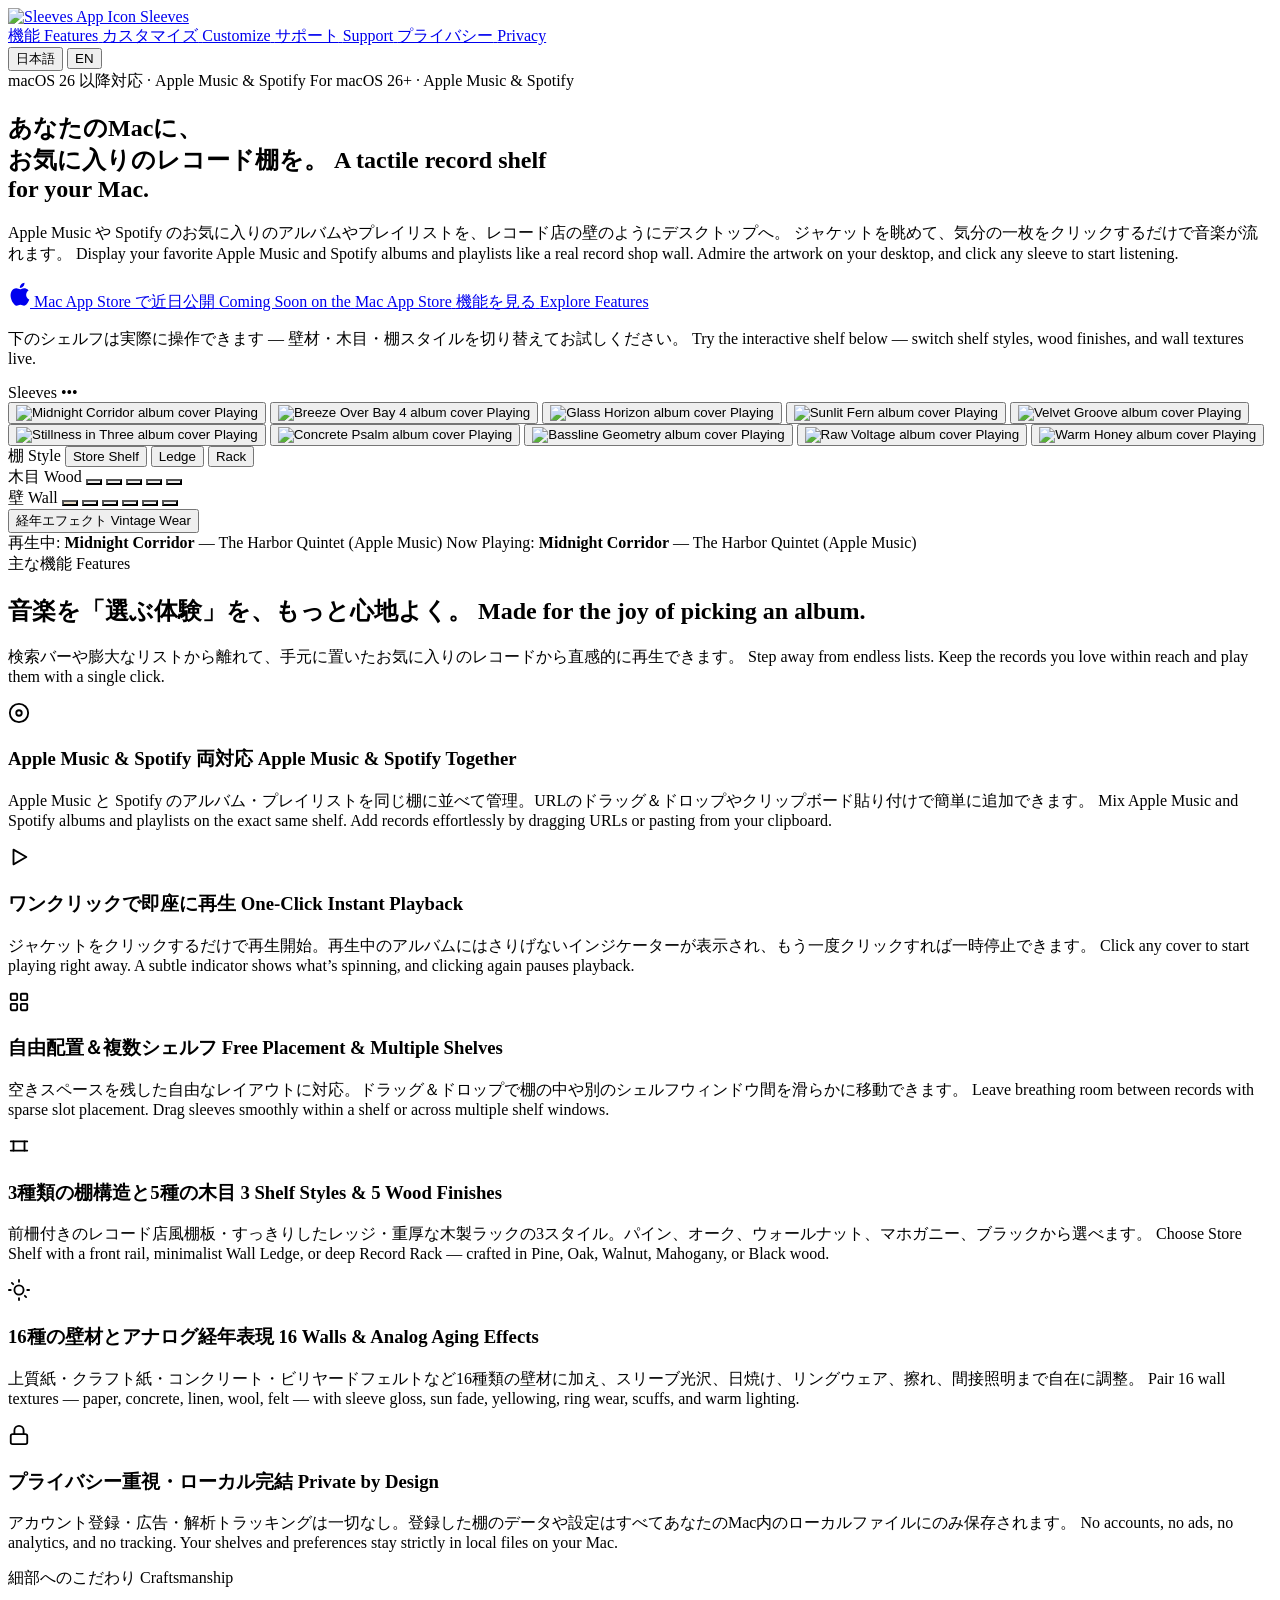
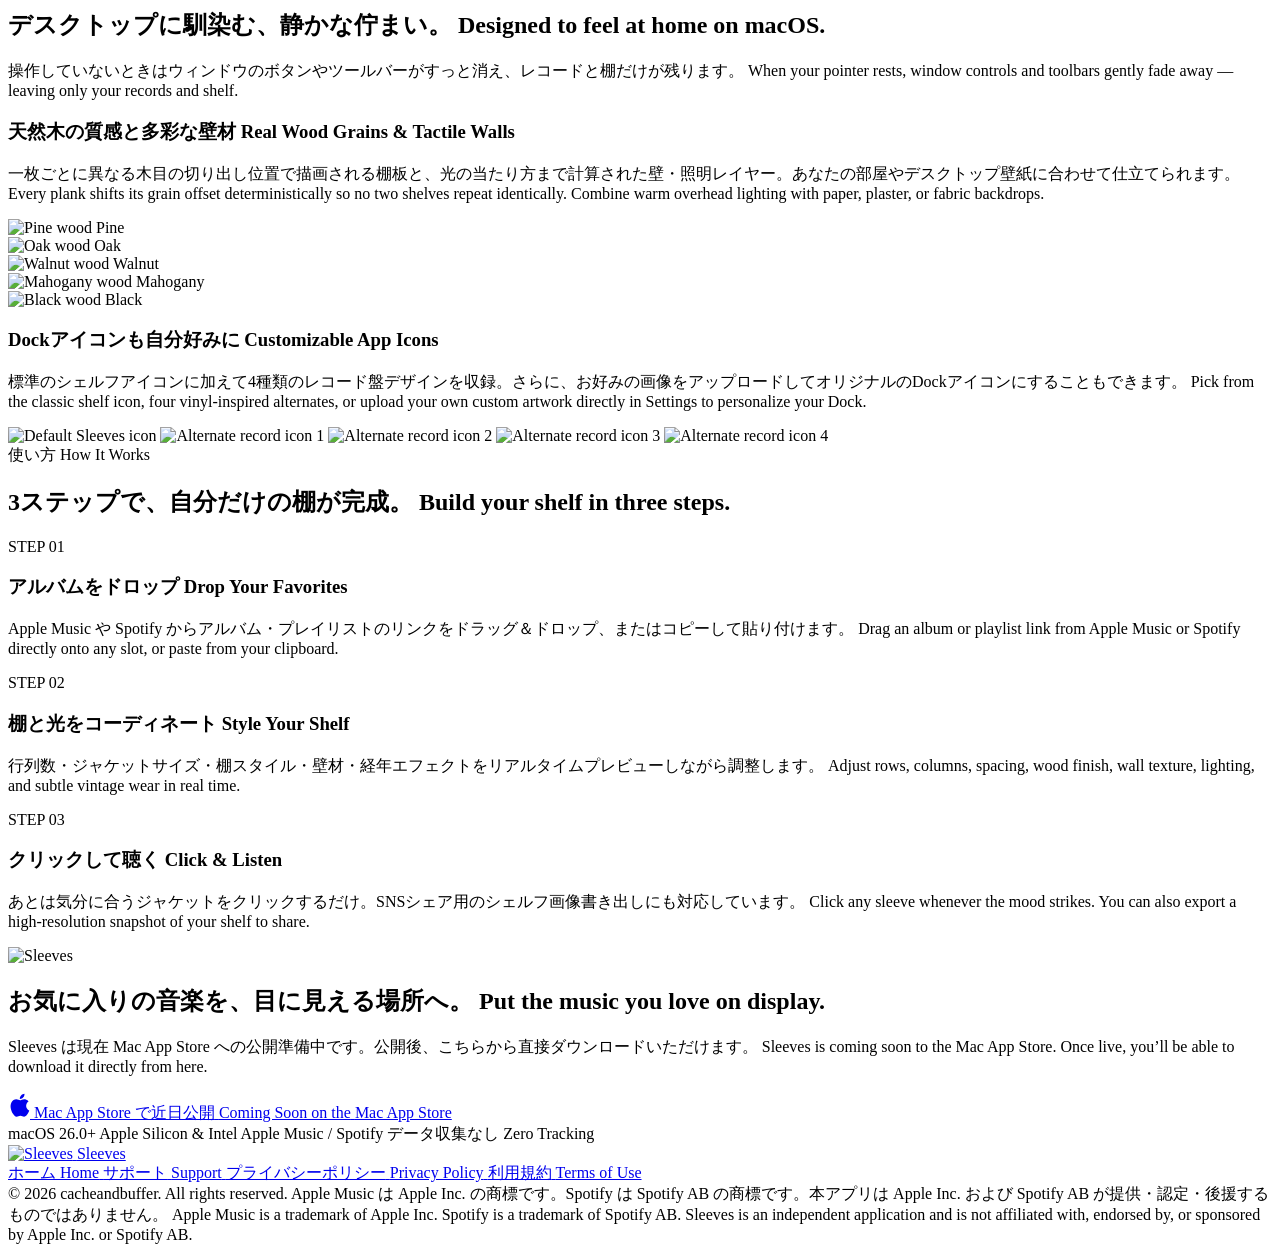
==== Website/site/index.html @ 5b4adbfe "Add bilingual Mac App Store website and Nginx config" ====
<!DOCTYPE html>
<html lang="ja" data-lang="ja"
  data-title-ja="Sleeves — あなたのMacに、お気に入りのレコード棚を。"
  data-title-en="Sleeves — A Tactile Record Shelf for Your Mac">
<head>
  <meta charset="UTF-8" />
  <meta name="viewport" content="width=device-width, initial-scale=1.0" />
  <title>Sleeves — あなたのMacに、お気に入りのレコード棚を。</title>
  <meta name="description" content="Apple MusicとSpotifyのお気に入りアルバム・プレイリストを、本物のレコード棚のようにデスクトップに飾ってクリック再生できるmacOSアプリ。" />
  <meta property="og:title" content="Sleeves — A Tactile Record Shelf for Your Mac" />
  <meta property="og:description" content="Display your favorite Apple Music and Spotify albums as a physical vinyl shelf on macOS. Click any sleeve to play." />
  <meta property="og:type" content="website" />
  <meta property="og:image" content="/assets/icons/app-icon.png" />
  <link rel="icon" type="image/png" href="/assets/icons/favicon.png" />
  <link rel="preconnect" href="https://fonts.googleapis.com" />
  <link rel="preconnect" href="https://fonts.gstatic.com" crossorigin />
  <link href="https://fonts.googleapis.com/css2?family=Fraunces:opsz,wght@9..144,500;9..144,600&family=Inter:wght@400;500;600;700&family=Noto+Sans+JP:wght@400;500;700&display=swap" rel="stylesheet" />
  <link rel="stylesheet" href="/css/style.css" />
</head>
<body>
  <!-- Header -->
  <header class="site-header">
    <div class="container site-header__inner">
      <a class="brand" href="/">
        <img class="brand__icon" src="/assets/icons/app-icon.png" alt="Sleeves App Icon" width="34" height="34" />
        <span class="brand__name">Sleeves</span>
      </a>

      <nav class="site-nav" aria-label="Main navigation">
        <a class="site-nav__link" href="#features">
          <span data-lang-only="ja">機能</span>
          <span data-lang-only="en">Features</span>
        </a>
        <a class="site-nav__link" href="#customize">
          <span data-lang-only="ja">カスタマイズ</span>
          <span data-lang-only="en">Customize</span>
        </a>
        <a class="site-nav__link" href="/support/">
          <span data-lang-only="ja">サポート</span>
          <span data-lang-only="en">Support</span>
        </a>
        <a class="site-nav__link" href="/privacy/">
          <span data-lang-only="ja">プライバシー</span>
          <span data-lang-only="en">Privacy</span>
        </a>

        <div class="lang-switch" role="group" aria-label="Language switcher">
          <button type="button" class="lang-switch__btn" data-set-lang="ja" aria-pressed="true">日本語</button>
          <button type="button" class="lang-switch__btn" data-set-lang="en" aria-pressed="false">EN</button>
        </div>
      </nav>
    </div>
  </header>

  <main>
    <!-- Hero Section -->
    <section class="hero">
      <div class="container">
        <span class="eyebrow">
          <span class="eyebrow__dot"></span>
          <span data-lang-only="ja">macOS 26 以降対応 · Apple Music &amp; Spotify</span>
          <span data-lang-only="en">For macOS 26+ · Apple Music &amp; Spotify</span>
        </span>

        <h1 class="hero__title">
          <span data-lang-only="ja">あなたのMacに、<br />お気に入りのレコード棚を。</span>
          <span data-lang-only="en">A tactile record shelf<br />for your Mac.</span>
        </h1>

        <p class="hero__subtitle">
          <span data-lang-only="ja">
            Apple Music や Spotify のお気に入りのアルバムやプレイリストを、レコード店の壁のようにデスクトップへ。
            ジャケットを眺めて、気分の一枚をクリックするだけで音楽が流れます。
          </span>
          <span data-lang-only="en">
            Display your favorite Apple Music and Spotify albums and playlists like a real record shop wall.
            Admire the artwork on your desktop, and click any sleeve to start listening.
          </span>
        </p>

        <div class="btn-group">
          <!-- TODO: Replace href="#" with your Mac App Store URL once approved -->
          <a id="appstore-cta" class="btn btn--primary btn--appstore" href="#download" aria-label="Coming Soon on the Mac App Store">
            <svg width="22" height="26" viewBox="0 0 22 26" fill="currentColor" aria-hidden="true">
              <path d="M18.14 13.78c-.03-2.86 2.34-4.24 2.45-4.31-1.34-1.96-3.42-2.22-4.16-2.25-1.76-.18-3.46 1.05-4.36 1.05-.91 0-2.3-1.03-3.79-1-1.94.03-3.74 1.14-4.74 2.88-2.04 3.53-.52 8.75 1.45 11.61.97 1.4 2.12 2.97 3.63 2.91 1.46-.06 2.02-.94 3.78-.94 1.76 0 2.27.94 3.8.91 1.57-.03 2.56-1.42 3.52-2.83 1.11-1.62 1.57-3.2 1.59-3.28-.03-.01-3.14-1.2-3.17-4.75zM15.27 5.36c.8-.98 1.35-2.33 1.2-3.69-1.16.05-2.58.78-3.41 1.75-.74.86-1.39 2.24-1.22 3.57 1.3.1 2.63-.66 3.43-1.63z"/>
            </svg>
            <span class="btn--appstore__text">
              <span class="btn--appstore__sub" data-lang-only="ja">Mac App Store で近日公開</span>
              <span class="btn--appstore__sub" data-lang-only="en">Coming Soon on the</span>
              <span class="btn--appstore__main">Mac App Store</span>
            </span>
          </a>

          <a class="btn btn--secondary" href="#features">
            <span data-lang-only="ja">機能を見る</span>
            <span data-lang-only="en">Explore Features</span>
          </a>
        </div>

        <p class="hero__note">
          <span data-lang-only="ja">下のシェルフは実際に操作できます — 壁材・木目・棚スタイルを切り替えてお試しください。</span>
          <span data-lang-only="en">Try the interactive shelf below — switch shelf styles, wood finishes, and wall textures live.</span>
        </p>

        <!-- Interactive Record Shelf Mockup -->
        <div class="shelf-stage">
          <div id="shelf-preview" class="macos-window" data-style="store" data-wood="oak" data-wall="cream" data-vintage="false">
            <div class="macos-chrome">
              <div class="traffic-lights" aria-hidden="true">
                <span class="traffic-light traffic-light--close"></span>
                <span class="traffic-light traffic-light--min"></span>
              </div>
              <div class="chrome-capsule" aria-hidden="true">
                <span>Sleeves</span>
                <span>•••</span>
              </div>
            </div>

            <div class="shelf-rows">
              <!-- Row 1 -->
              <div class="shelf-row">
                <button type="button" class="record-sleeve is-playing"
                  data-album="Midnight Corridor" data-artist="The Harbor Quintet" data-service="Apple Music">
                  <img src="/assets/covers/01_jazz_midnight_corridor.jpg" alt="Midnight Corridor album cover" loading="eager" />
                  <span class="record-sleeve__badge"><span class="eq-bars"><span></span><span></span><span></span></span>Playing</span>
                </button>
                <button type="button" class="record-sleeve"
                  data-album="Breeze Over Bay 4" data-artist="Haruka Mori" data-service="Apple Music">
                  <img src="/assets/covers/02_citypop_breeze_over_bay_4.jpg" alt="Breeze Over Bay 4 album cover" loading="eager" />
                  <span class="record-sleeve__badge"><span class="eq-bars"><span></span><span></span><span></span></span>Playing</span>
                </button>
                <button type="button" class="record-sleeve"
                  data-album="Glass Horizon" data-artist="Koya" data-service="Spotify">
                  <img src="/assets/covers/03_ambient_glass_horizon.jpg" alt="Glass Horizon album cover" loading="eager" />
                  <span class="record-sleeve__badge"><span class="eq-bars"><span></span><span></span><span></span></span>Playing</span>
                </button>
                <button type="button" class="record-sleeve"
                  data-album="Sunlit Fern" data-artist="Meadowlark" data-service="Apple Music">
                  <img src="/assets/covers/04_folk_sunlit_fern.jpg" alt="Sunlit Fern album cover" loading="eager" />
                  <span class="record-sleeve__badge"><span class="eq-bars"><span></span><span></span><span></span></span>Playing</span>
                </button>
                <button type="button" class="record-sleeve"
                  data-album="Velvet Groove" data-artist="Solar Collective" data-service="Spotify">
                  <img src="/assets/covers/05_funk_velvet_groove.jpg" alt="Velvet Groove album cover" loading="eager" />
                  <span class="record-sleeve__badge"><span class="eq-bars"><span></span><span></span><span></span></span>Playing</span>
                </button>
                <div class="shelf-board" aria-hidden="true"></div>
              </div>

              <!-- Row 2 -->
              <div class="shelf-row">
                <button type="button" class="record-sleeve"
                  data-album="Stillness in Three" data-artist="Clara Vance" data-service="Apple Music">
                  <img src="/assets/covers/06_classical_stillness_in_three.jpg" alt="Stillness in Three album cover" loading="eager" />
                  <span class="record-sleeve__badge"><span class="eq-bars"><span></span><span></span><span></span></span>Playing</span>
                </button>
                <button type="button" class="record-sleeve"
                  data-album="Concrete Psalm" data-artist="Iron Rail" data-service="Spotify">
                  <img src="/assets/covers/07_hiphop_concrete_psalm.jpg" alt="Concrete Psalm album cover" loading="eager" />
                  <span class="record-sleeve__badge"><span class="eq-bars"><span></span><span></span><span></span></span>Playing</span>
                </button>
                <button type="button" class="record-sleeve"
                  data-album="Bassline Geometry" data-artist="Analog Method" data-service="Apple Music">
                  <img src="/assets/covers/08_hiphop_bassline_geometry.jpg" alt="Bassline Geometry album cover" loading="eager" />
                  <span class="record-sleeve__badge"><span class="eq-bars"><span></span><span></span><span></span></span>Playing</span>
                </button>
                <button type="button" class="record-sleeve"
                  data-album="Raw Voltage" data-artist="Sonic Syndicate" data-service="Spotify">
                  <img src="/assets/covers/09_hiphop_raw_voltage.jpg" alt="Raw Voltage album cover" loading="eager" />
                  <span class="record-sleeve__badge"><span class="eq-bars"><span></span><span></span><span></span></span>Playing</span>
                </button>
                <button type="button" class="record-sleeve"
                  data-album="Warm Honey" data-artist="Sable &amp; Co." data-service="Apple Music">
                  <img src="/assets/covers/18_rnb_warm_honey.jpg" alt="Warm Honey album cover" loading="eager" />
                  <span class="record-sleeve__badge"><span class="eq-bars"><span></span><span></span><span></span></span>Playing</span>
                </button>
                <div class="shelf-board" aria-hidden="true"></div>
              </div>
            </div>
          </div>

          <!-- Live Customizer Controls -->
          <div class="shelf-controls" aria-label="Interactive shelf preview controls">
            <div class="control-group">
              <span class="control-group__label">
                <span data-lang-only="ja">棚</span>
                <span data-lang-only="en">Style</span>
              </span>
              <button type="button" class="chip-btn" data-shelf-style="store" aria-pressed="true">Store Shelf</button>
              <button type="button" class="chip-btn" data-shelf-style="ledge" aria-pressed="false">Ledge</button>
              <button type="button" class="chip-btn" data-shelf-style="rack" aria-pressed="false">Rack</button>
            </div>

            <div class="control-group">
              <span class="control-group__label">
                <span data-lang-only="ja">木目</span>
                <span data-lang-only="en">Wood</span>
              </span>
              <button type="button" class="swatch-btn" data-shelf-wood="pine" aria-label="Pine wood" aria-pressed="false" style="background-image:url('/assets/textures/wood-pine.jpg')"></button>
              <button type="button" class="swatch-btn" data-shelf-wood="oak" aria-label="Oak wood" aria-pressed="true" style="background-image:url('/assets/textures/wood-oak.jpg')"></button>
              <button type="button" class="swatch-btn" data-shelf-wood="walnut" aria-label="Walnut wood" aria-pressed="false" style="background-image:url('/assets/textures/wood-walnut.jpg')"></button>
              <button type="button" class="swatch-btn" data-shelf-wood="mahogany" aria-label="Mahogany wood" aria-pressed="false" style="background-image:url('/assets/textures/wood-mahogany.jpg')"></button>
              <button type="button" class="swatch-btn" data-shelf-wood="black" aria-label="Black wood" aria-pressed="false" style="background-image:url('/assets/textures/wood-black.jpg')"></button>
            </div>

            <div class="control-group">
              <span class="control-group__label">
                <span data-lang-only="ja">壁</span>
                <span data-lang-only="en">Wall</span>
              </span>
              <button type="button" class="swatch-btn" data-shelf-wall="cream" aria-label="Cream wall" aria-pressed="true" style="background:#e8dcc7"></button>
              <button type="button" class="swatch-btn" data-shelf-wall="paper-kraft" aria-label="Kraft paper wall" aria-pressed="false" style="background-image:url('/assets/textures/paper-kraft.jpg')"></button>
              <button type="button" class="swatch-btn" data-shelf-wall="concrete" aria-label="Concrete wall" aria-pressed="false" style="background-image:url('/assets/textures/concrete.jpg')"></button>
              <button type="button" class="swatch-btn" data-shelf-wall="billiard-felt" aria-label="Billiard felt wall" aria-pressed="false" style="background-image:url('/assets/textures/billiard-felt.jpg')"></button>
              <button type="button" class="swatch-btn" data-shelf-wall="gray-linen" aria-label="Gray linen wall" aria-pressed="false" style="background-image:url('/assets/textures/gray-linen.jpg')"></button>
              <button type="button" class="swatch-btn" data-shelf-wall="orange-wool" aria-label="Orange wool wall" aria-pressed="false" style="background-image:url('/assets/textures/orange-wool.jpg')"></button>
            </div>

            <div class="control-group">
              <button id="toggle-vintage" type="button" class="chip-btn" aria-pressed="false">
                <span data-lang-only="ja">経年エフェクト</span>
                <span data-lang-only="en">Vintage Wear</span>
              </button>
            </div>
          </div>

          <div class="now-playing-bar" aria-live="polite">
            <span id="now-playing-ja" data-lang-only="ja">再生中: <strong>Midnight Corridor</strong> — The Harbor Quintet (Apple Music)</span>
            <span id="now-playing-en" data-lang-only="en">Now Playing: <strong>Midnight Corridor</strong> — The Harbor Quintet (Apple Music)</span>
          </div>
        </div>
      </div>
    </section>

    <!-- Features Section -->
    <section id="features" class="section section--alt">
      <div class="container">
        <div class="section__header">
          <span class="eyebrow">
            <span data-lang-only="ja">主な機能</span>
            <span data-lang-only="en">Features</span>
          </span>
          <h2 class="section__title">
            <span data-lang-only="ja">音楽を「選ぶ体験」を、もっと心地よく。</span>
            <span data-lang-only="en">Made for the joy of picking an album.</span>
          </h2>
          <p class="section__desc">
            <span data-lang-only="ja">検索バーや膨大なリストから離れて、手元に置いたお気に入りのレコードから直感的に再生できます。</span>
            <span data-lang-only="en">Step away from endless lists. Keep the records you love within reach and play them with a single click.</span>
          </p>
        </div>

        <div class="feature-grid">
          <article class="feature-card">
            <div class="feature-card__icon" aria-hidden="true">
              <svg width="22" height="22" viewBox="0 0 24 24" fill="none" stroke="currentColor" stroke-width="2" stroke-linecap="round" stroke-linejoin="round"><circle cx="12" cy="12" r="10"/><circle cx="12" cy="12" r="3"/></svg>
            </div>
            <h3 class="feature-card__title">
              <span data-lang-only="ja">Apple Music &amp; Spotify 両対応</span>
              <span data-lang-only="en">Apple Music &amp; Spotify Together</span>
            </h3>
            <p class="feature-card__body">
              <span data-lang-only="ja">Apple Music と Spotify のアルバム・プレイリストを同じ棚に並べて管理。URLのドラッグ＆ドロップやクリップボード貼り付けで簡単に追加できます。</span>
              <span data-lang-only="en">Mix Apple Music and Spotify albums and playlists on the exact same shelf. Add records effortlessly by dragging URLs or pasting from your clipboard.</span>
            </p>
          </article>

          <article class="feature-card">
            <div class="feature-card__icon" aria-hidden="true">
              <svg width="22" height="22" viewBox="0 0 24 24" fill="none" stroke="currentColor" stroke-width="2" stroke-linecap="round" stroke-linejoin="round"><polygon points="6 4 20 12 6 20 6 4"/></svg>
            </div>
            <h3 class="feature-card__title">
              <span data-lang-only="ja">ワンクリックで即座に再生</span>
              <span data-lang-only="en">One-Click Instant Playback</span>
            </h3>
            <p class="feature-card__body">
              <span data-lang-only="ja">ジャケットをクリックするだけで再生開始。再生中のアルバムにはさりげないインジケーターが表示され、もう一度クリックすれば一時停止できます。</span>
              <span data-lang-only="en">Click any cover to start playing right away. A subtle indicator shows what’s spinning, and clicking again pauses playback.</span>
            </p>
          </article>

          <article class="feature-card">
            <div class="feature-card__icon" aria-hidden="true">
              <svg width="22" height="22" viewBox="0 0 24 24" fill="none" stroke="currentColor" stroke-width="2" stroke-linecap="round" stroke-linejoin="round"><rect x="3" y="3" width="7" height="7" rx="1"/><rect x="14" y="3" width="7" height="7" rx="1"/><rect x="3" y="14" width="7" height="7" rx="1"/><rect x="14" y="14" width="7" height="7" rx="1"/></svg>
            </div>
            <h3 class="feature-card__title">
              <span data-lang-only="ja">自由配置＆複数シェルフ</span>
              <span data-lang-only="en">Free Placement &amp; Multiple Shelves</span>
            </h3>
            <p class="feature-card__body">
              <span data-lang-only="ja">空きスペースを残した自由なレイアウトに対応。ドラッグ＆ドロップで棚の中や別のシェルフウィンドウ間を滑らかに移動できます。</span>
              <span data-lang-only="en">Leave breathing room between records with sparse slot placement. Drag sleeves smoothly within a shelf or across multiple shelf windows.</span>
            </p>
          </article>

          <article class="feature-card">
            <div class="feature-card__icon" aria-hidden="true">
              <svg width="22" height="22" viewBox="0 0 24 24" fill="none" stroke="currentColor" stroke-width="2" stroke-linecap="round" stroke-linejoin="round"><path d="M3 7h18"/><path d="M3 17h18"/><path d="M6 7v10"/><path d="M18 7v10"/></svg>
            </div>
            <h3 class="feature-card__title">
              <span data-lang-only="ja">3種類の棚構造と5種の木目</span>
              <span data-lang-only="en">3 Shelf Styles &amp; 5 Wood Finishes</span>
            </h3>
            <p class="feature-card__body">
              <span data-lang-only="ja">前柵付きのレコード店風棚板・すっきりしたレッジ・重厚な木製ラックの3スタイル。パイン、オーク、ウォールナット、マホガニー、ブラックから選べます。</span>
              <span data-lang-only="en">Choose Store Shelf with a front rail, minimalist Wall Ledge, or deep Record Rack — crafted in Pine, Oak, Walnut, Mahogany, or Black wood.</span>
            </p>
          </article>

          <article class="feature-card">
            <div class="feature-card__icon" aria-hidden="true">
              <svg width="22" height="22" viewBox="0 0 24 24" fill="none" stroke="currentColor" stroke-width="2" stroke-linecap="round" stroke-linejoin="round"><circle cx="12" cy="12" r="5"/><line x1="12" y1="1" x2="12" y2="3"/><line x1="12" y1="21" x2="12" y2="23"/><line x1="4.22" y1="4.22" x2="5.64" y2="5.64"/><line x1="18.36" y1="18.36" x2="19.78" y2="19.78"/><line x1="1" y1="12" x2="3" y2="12"/><line x1="21" y1="12" x2="23" y2="12"/></svg>
            </div>
            <h3 class="feature-card__title">
              <span data-lang-only="ja">16種の壁材とアナログ経年表現</span>
              <span data-lang-only="en">16 Walls &amp; Analog Aging Effects</span>
            </h3>
            <p class="feature-card__body">
              <span data-lang-only="ja">上質紙・クラフト紙・コンクリート・ビリヤードフェルトなど16種類の壁材に加え、スリーブ光沢、日焼け、リングウェア、擦れ、間接照明まで自在に調整。</span>
              <span data-lang-only="en">Pair 16 wall textures — paper, concrete, linen, wool, felt — with sleeve gloss, sun fade, yellowing, ring wear, scuffs, and warm lighting.</span>
            </p>
          </article>

          <article class="feature-card">
            <div class="feature-card__icon" aria-hidden="true">
              <svg width="22" height="22" viewBox="0 0 24 24" fill="none" stroke="currentColor" stroke-width="2" stroke-linecap="round" stroke-linejoin="round"><rect x="3" y="11" width="18" height="11" rx="2" ry="2"/><path d="M7 11V7a5 5 0 0 1 10 0v4"/></svg>
            </div>
            <h3 class="feature-card__title">
              <span data-lang-only="ja">プライバシー重視・ローカル完結</span>
              <span data-lang-only="en">Private by Design</span>
            </h3>
            <p class="feature-card__body">
              <span data-lang-only="ja">アカウント登録・広告・解析トラッキングは一切なし。登録した棚のデータや設定はすべてあなたのMac内のローカルファイルにのみ保存されます。</span>
              <span data-lang-only="en">No accounts, no ads, no analytics, and no tracking. Your shelves and preferences stay strictly in local files on your Mac.</span>
            </p>
          </article>
        </div>
      </div>
    </section>

    <!-- Craft & Customization Section -->
    <section id="customize" class="section">
      <div class="container">
        <div class="section__header">
          <span class="eyebrow">
            <span data-lang-only="ja">細部へのこだわり</span>
            <span data-lang-only="en">Craftsmanship</span>
          </span>
          <h2 class="section__title">
            <span data-lang-only="ja">デスクトップに馴染む、静かな佇まい。</span>
            <span data-lang-only="en">Designed to feel at home on macOS.</span>
          </h2>
          <p class="section__desc">
            <span data-lang-only="ja">操作していないときはウィンドウのボタンやツールバーがすっと消え、レコードと棚だけが残ります。</span>
            <span data-lang-only="en">When your pointer rests, window controls and toolbars gently fade away — leaving only your records and shelf.</span>
          </p>
        </div>

        <div class="craft-grid">
          <div class="craft-card">
            <div>
              <h3 class="craft-card__title">
                <span data-lang-only="ja">天然木の質感と多彩な壁材</span>
                <span data-lang-only="en">Real Wood Grains &amp; Tactile Walls</span>
              </h3>
              <p class="craft-card__body">
                <span data-lang-only="ja">一枚ごとに異なる木目の切り出し位置で描画される棚板と、光の当たり方まで計算された壁・照明レイヤー。あなたの部屋やデスクトップ壁紙に合わせて仕立てられます。</span>
                <span data-lang-only="en">Every plank shifts its grain offset deterministically so no two shelves repeat identically. Combine warm overhead lighting with paper, plaster, or fabric backdrops.</span>
              </p>
            </div>
            <div class="material-strip">
              <div class="material-tile">
                <img src="/assets/textures/wood-pine.jpg" alt="Pine wood" loading="lazy" />
                <span>Pine</span>
              </div>
              <div class="material-tile">
                <img src="/assets/textures/wood-oak.jpg" alt="Oak wood" loading="lazy" />
                <span>Oak</span>
              </div>
              <div class="material-tile">
                <img src="/assets/textures/wood-walnut.jpg" alt="Walnut wood" loading="lazy" />
                <span>Walnut</span>
              </div>
              <div class="material-tile">
                <img src="/assets/textures/wood-mahogany.jpg" alt="Mahogany wood" loading="lazy" />
                <span>Mahogany</span>
              </div>
              <div class="material-tile">
                <img src="/assets/textures/wood-black.jpg" alt="Black wood" loading="lazy" />
                <span>Black</span>
              </div>
            </div>
          </div>

          <div class="craft-card">
            <div>
              <h3 class="craft-card__title">
                <span data-lang-only="ja">Dockアイコンも自分好みに</span>
                <span data-lang-only="en">Customizable App Icons</span>
              </h3>
              <p class="craft-card__body">
                <span data-lang-only="ja">標準のシェルフアイコンに加えて4種類のレコード盤デザインを収録。さらに、お好みの画像をアップロードしてオリジナルのDockアイコンにすることもできます。</span>
                <span data-lang-only="en">Pick from the classic shelf icon, four vinyl-inspired alternates, or upload your own custom artwork directly in Settings to personalize your Dock.</span>
              </p>
            </div>
            <div class="icon-parade">
              <img src="/assets/icons/app-icon.png" alt="Default Sleeves icon" loading="lazy" />
              <img src="/assets/icons/record-1.png" alt="Alternate record icon 1" loading="lazy" />
              <img src="/assets/icons/record-2.png" alt="Alternate record icon 2" loading="lazy" />
              <img src="/assets/icons/record-3.png" alt="Alternate record icon 3" loading="lazy" />
              <img src="/assets/icons/record-4.png" alt="Alternate record icon 4" loading="lazy" />
            </div>
          </div>
        </div>
      </div>
    </section>

    <!-- How It Works -->
    <section class="section section--alt">
      <div class="container">
        <div class="section__header">
          <span class="eyebrow">
            <span data-lang-only="ja">使い方</span>
            <span data-lang-only="en">How It Works</span>
          </span>
          <h2 class="section__title">
            <span data-lang-only="ja">3ステップで、自分だけの棚が完成。</span>
            <span data-lang-only="en">Build your shelf in three steps.</span>
          </h2>
        </div>

        <div class="steps-grid">
          <div class="step-card">
            <div class="step-card__num">STEP 01</div>
            <h3 class="step-card__title">
              <span data-lang-only="ja">アルバムをドロップ</span>
              <span data-lang-only="en">Drop Your Favorites</span>
            </h3>
            <p class="step-card__body">
              <span data-lang-only="ja">Apple Music や Spotify からアルバム・プレイリストのリンクをドラッグ＆ドロップ、またはコピーして貼り付けます。</span>
              <span data-lang-only="en">Drag an album or playlist link from Apple Music or Spotify directly onto any slot, or paste from your clipboard.</span>
            </p>
          </div>

          <div class="step-card">
            <div class="step-card__num">STEP 02</div>
            <h3 class="step-card__title">
              <span data-lang-only="ja">棚と光をコーディネート</span>
              <span data-lang-only="en">Style Your Shelf</span>
            </h3>
            <p class="step-card__body">
              <span data-lang-only="ja">行列数・ジャケットサイズ・棚スタイル・壁材・経年エフェクトをリアルタイムプレビューしながら調整します。</span>
              <span data-lang-only="en">Adjust rows, columns, spacing, wood finish, wall texture, lighting, and subtle vintage wear in real time.</span>
            </p>
          </div>

          <div class="step-card">
            <div class="step-card__num">STEP 03</div>
            <h3 class="step-card__title">
              <span data-lang-only="ja">クリックして聴く</span>
              <span data-lang-only="en">Click &amp; Listen</span>
            </h3>
            <p class="step-card__body">
              <span data-lang-only="ja">あとは気分に合うジャケットをクリックするだけ。SNSシェア用のシェルフ画像書き出しにも対応しています。</span>
              <span data-lang-only="en">Click any sleeve whenever the mood strikes. You can also export a high-resolution snapshot of your shelf to share.</span>
            </p>
          </div>
        </div>
      </div>
    </section>

    <!-- Download CTA Banner -->
    <section id="download" class="section">
      <div class="container">
        <div class="cta-banner">
          <div class="cta-banner__inner">
            <img class="cta-banner__icon" src="/assets/icons/app-icon.png" alt="Sleeves" width="64" height="64" />
            <h2 class="cta-banner__title">
              <span data-lang-only="ja">お気に入りの音楽を、目に見える場所へ。</span>
              <span data-lang-only="en">Put the music you love on display.</span>
            </h2>
            <p class="cta-banner__desc">
              <span data-lang-only="ja">Sleeves は現在 Mac App Store への公開準備中です。公開後、こちらから直接ダウンロードいただけます。</span>
              <span data-lang-only="en">Sleeves is coming soon to the Mac App Store. Once live, you’ll be able to download it directly from here.</span>
            </p>

            <div class="btn-group">
              <!-- TODO: Replace href="#download" with your Mac App Store URL -->
              <a class="btn btn--primary btn--appstore" href="#download">
                <svg width="22" height="26" viewBox="0 0 22 26" fill="currentColor" aria-hidden="true">
                  <path d="M18.14 13.78c-.03-2.86 2.34-4.24 2.45-4.31-1.34-1.96-3.42-2.22-4.16-2.25-1.76-.18-3.46 1.05-4.36 1.05-.91 0-2.3-1.03-3.79-1-1.94.03-3.74 1.14-4.74 2.88-2.04 3.53-.52 8.75 1.45 11.61.97 1.4 2.12 2.97 3.63 2.91 1.46-.06 2.02-.94 3.78-.94 1.76 0 2.27.94 3.8.91 1.57-.03 2.56-1.42 3.52-2.83 1.11-1.62 1.57-3.2 1.59-3.28-.03-.01-3.14-1.2-3.17-4.75zM15.27 5.36c.8-.98 1.35-2.33 1.2-3.69-1.16.05-2.58.78-3.41 1.75-.74.86-1.39 2.24-1.22 3.57 1.3.1 2.63-.66 3.43-1.63z"/>
                </svg>
                <span class="btn--appstore__text">
                  <span class="btn--appstore__sub" data-lang-only="ja">Mac App Store で近日公開</span>
                  <span class="btn--appstore__sub" data-lang-only="en">Coming Soon on the</span>
                  <span class="btn--appstore__main">Mac App Store</span>
                </span>
              </a>
            </div>

            <div class="spec-pills">
              <span class="spec-pill">macOS 26.0+</span>
              <span class="spec-pill">Apple Silicon &amp; Intel</span>
              <span class="spec-pill">Apple Music / Spotify</span>
              <span class="spec-pill" data-lang-only="ja">データ収集なし</span>
              <span class="spec-pill" data-lang-only="en">Zero Tracking</span>
            </div>
          </div>
        </div>
      </div>
    </section>
  </main>

  <!-- Footer -->
  <footer class="site-footer">
    <div class="container">
      <div class="site-footer__top">
        <a class="brand" href="/">
          <img class="brand__icon" src="/assets/icons/app-icon.png" alt="Sleeves" width="30" height="30" />
          <span class="brand__name">Sleeves</span>
        </a>
        <div class="site-footer__links">
          <a href="/">
            <span data-lang-only="ja">ホーム</span>
            <span data-lang-only="en">Home</span>
          </a>
          <a href="/support/">
            <span data-lang-only="ja">サポート</span>
            <span data-lang-only="en">Support</span>
          </a>
          <a href="/privacy/">
            <span data-lang-only="ja">プライバシーポリシー</span>
            <span data-lang-only="en">Privacy Policy</span>
          </a>
          <a href="/terms/">
            <span data-lang-only="ja">利用規約</span>
            <span data-lang-only="en">Terms of Use</span>
          </a>
        </div>
      </div>

      <div class="site-footer__bottom">
        <span>© 2026 cacheandbuffer. All rights reserved.</span>
        <span data-lang-only="ja">Apple Music は Apple Inc. の商標です。Spotify は Spotify AB の商標です。本アプリは Apple Inc. および Spotify AB が提供・認定・後援するものではありません。</span>
        <span data-lang-only="en">Apple Music is a trademark of Apple Inc. Spotify is a trademark of Spotify AB. Sleeves is an independent application and is not affiliated with, endorsed by, or sponsored by Apple Inc. or Spotify AB.</span>
      </div>
    </div>
  </footer>

  <script src="/js/app.js"></script>
</body>
</html>
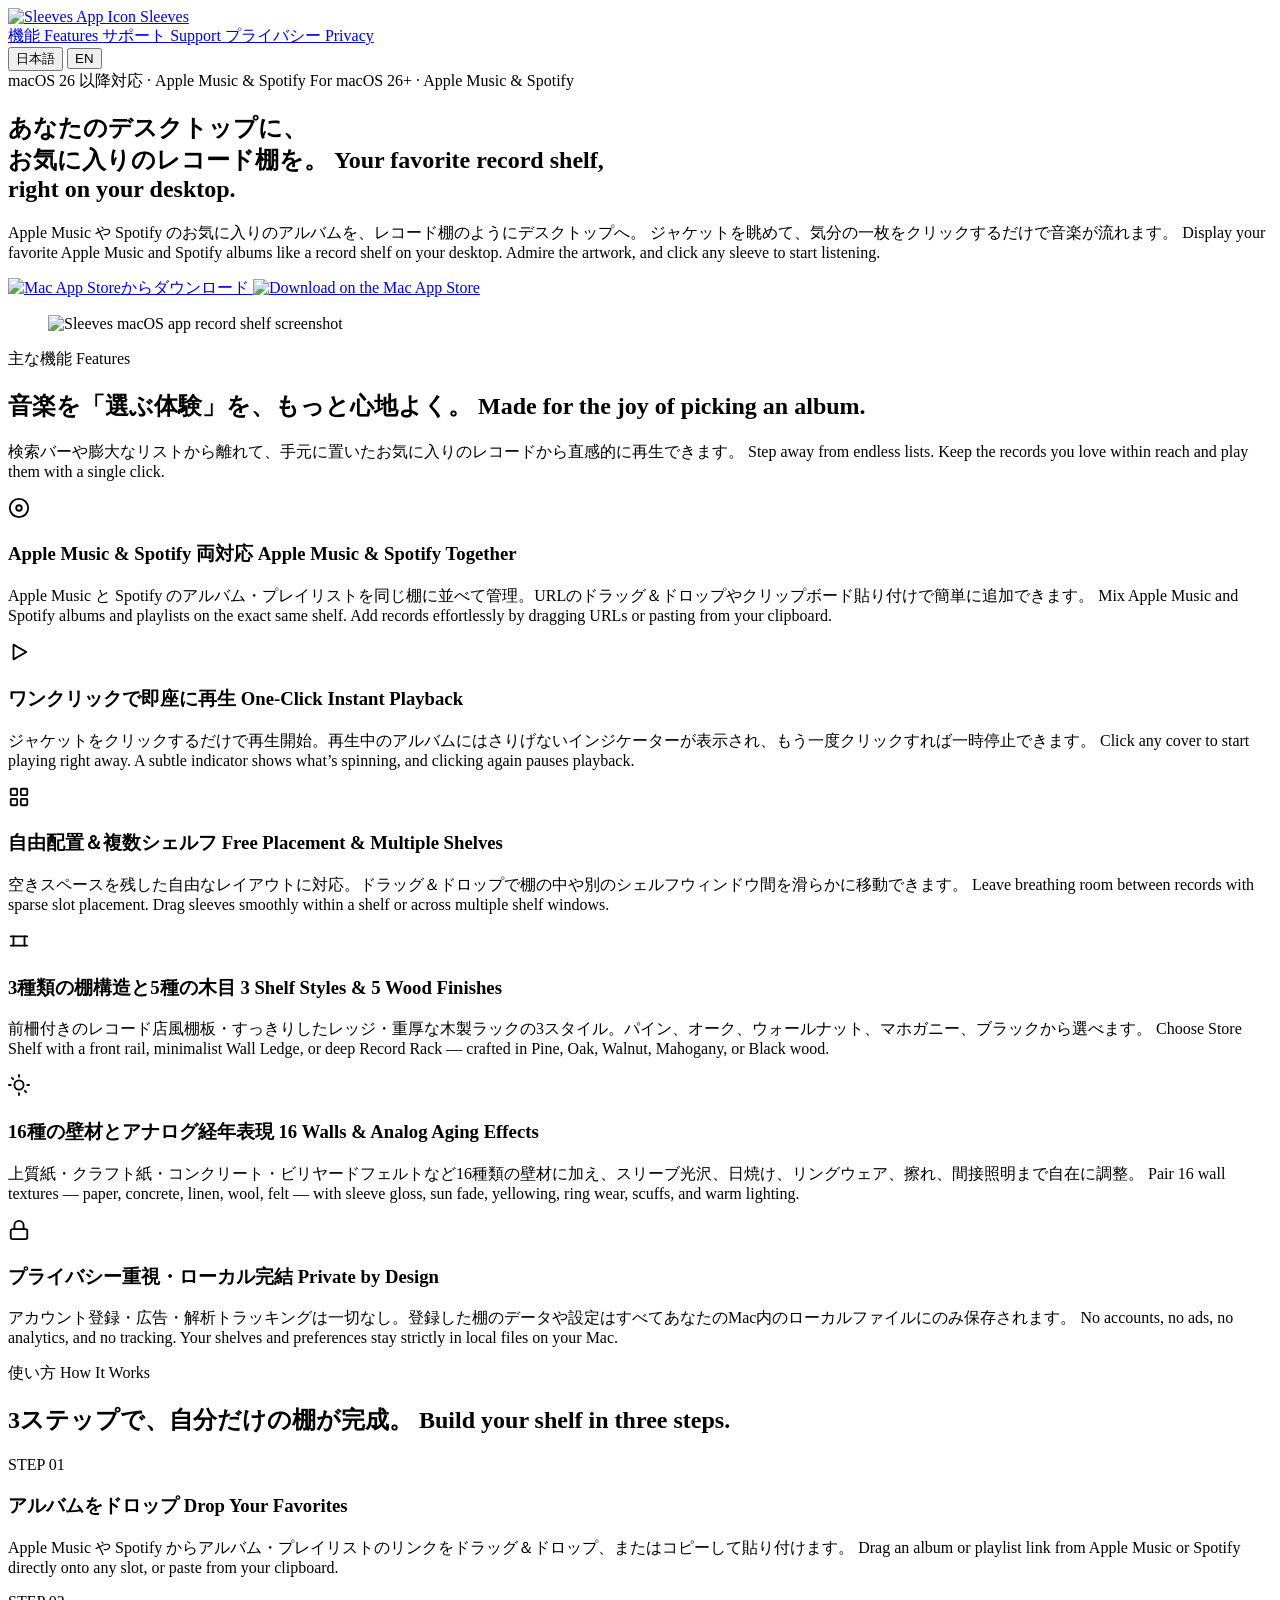
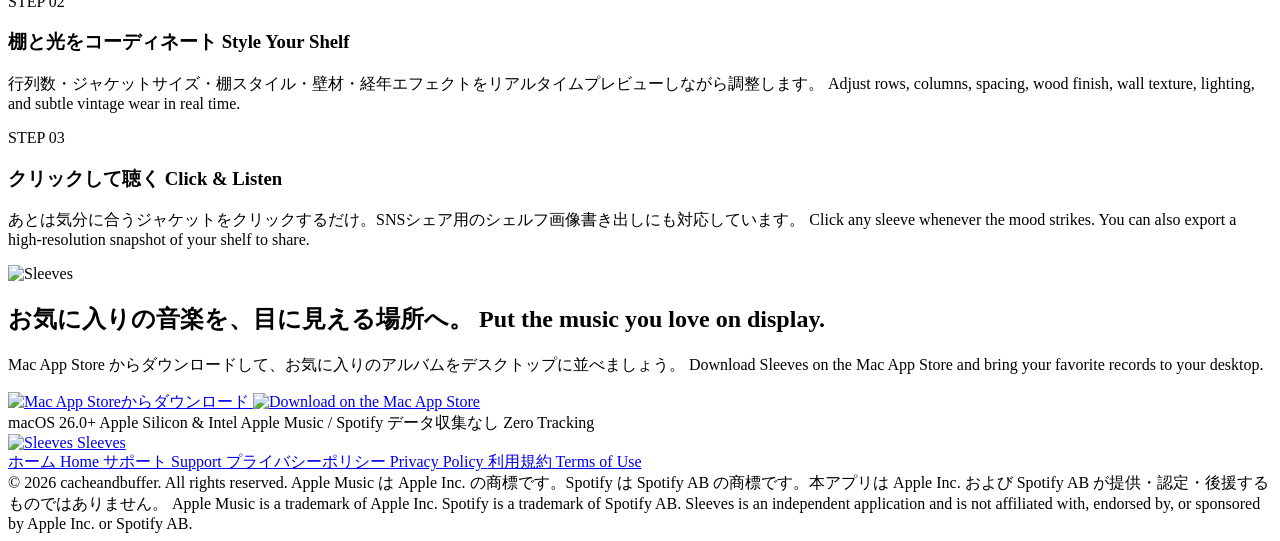
==== commit c4a21f14: "Refine landing page with real screenshot, official Mac App Store badges, and copy polish" ====
--- a/Website/site/index.html
+++ b/Website/site/index.html
@@ -1,13 +1,13 @@
 <!DOCTYPE html>
 <html lang="ja" data-lang="ja"
-  data-title-ja="Sleeves — あなたのMacに、お気に入りのレコード棚を。"
-  data-title-en="Sleeves — A Tactile Record Shelf for Your Mac">
+  data-title-ja="Sleeves — あなたのデスクトップに、お気に入りのレコード棚を。"
+  data-title-en="Sleeves — Your favorite record shelf, right on your desktop.">
 <head>
   <meta charset="UTF-8" />
   <meta name="viewport" content="width=device-width, initial-scale=1.0" />
-  <title>Sleeves — あなたのMacに、お気に入りのレコード棚を。</title>
+  <title>Sleeves — あなたのデスクトップに、お気に入りのレコード棚を。</title>
   <meta name="description" content="Apple MusicとSpotifyのお気に入りアルバム・プレイリストを、本物のレコード棚のようにデスクトップに飾ってクリック再生できるmacOSアプリ。" />
-  <meta property="og:title" content="Sleeves — A Tactile Record Shelf for Your Mac" />
+  <meta property="og:title" content="Sleeves — Your favorite record shelf, right on your desktop." />
   <meta property="og:description" content="Display your favorite Apple Music and Spotify albums as a physical vinyl shelf on macOS. Click any sleeve to play." />
   <meta property="og:type" content="website" />
   <meta property="og:image" content="/assets/icons/app-icon.png" />
@@ -15,7 +15,7 @@
   <link rel="preconnect" href="https://fonts.googleapis.com" />
   <link rel="preconnect" href="https://fonts.gstatic.com" crossorigin />
   <link href="https://fonts.googleapis.com/css2?family=Fraunces:opsz,wght@9..144,500;9..144,600&family=Inter:wght@400;500;600;700&family=Noto+Sans+JP:wght@400;500;700&display=swap" rel="stylesheet" />
-  <link rel="stylesheet" href="/css/style.css" />
+  <link rel="stylesheet" href="/css/style.css?v=2" />
 </head>
 <body>
   <!-- Header -->
@@ -31,10 +31,6 @@
           <span data-lang-only="ja">機能</span>
           <span data-lang-only="en">Features</span>
         </a>
-        <a class="site-nav__link" href="#customize">
-          <span data-lang-only="ja">カスタマイズ</span>
-          <span data-lang-only="en">Customize</span>
-        </a>
         <a class="site-nav__link" href="/support/">
           <span data-lang-only="ja">サポート</span>
           <span data-lang-only="en">Support</span>
@@ -63,171 +59,33 @@
         </span>
 
         <h1 class="hero__title">
-          <span data-lang-only="ja">あなたのMacに、<br />お気に入りのレコード棚を。</span>
-          <span data-lang-only="en">A tactile record shelf<br />for your Mac.</span>
+          <span data-lang-only="ja">あなたのデスクトップに、<br />お気に入りのレコード棚を。</span>
+          <span data-lang-only="en">Your favorite record shelf,<br />right on your desktop.</span>
         </h1>
 
         <p class="hero__subtitle">
           <span data-lang-only="ja">
-            Apple Music や Spotify のお気に入りのアルバムやプレイリストを、レコード店の壁のようにデスクトップへ。
+            Apple Music や Spotify のお気に入りのアルバムを、レコード棚のようにデスクトップへ。
             ジャケットを眺めて、気分の一枚をクリックするだけで音楽が流れます。
           </span>
           <span data-lang-only="en">
-            Display your favorite Apple Music and Spotify albums and playlists like a real record shop wall.
-            Admire the artwork on your desktop, and click any sleeve to start listening.
+            Display your favorite Apple Music and Spotify albums like a record shelf on your desktop.
+            Admire the artwork, and click any sleeve to start listening.
           </span>
         </p>
 
         <div class="btn-group">
-          <!-- TODO: Replace href="#" with your Mac App Store URL once approved -->
-          <a id="appstore-cta" class="btn btn--primary btn--appstore" href="#download" aria-label="Coming Soon on the Mac App Store">
-            <svg width="22" height="26" viewBox="0 0 22 26" fill="currentColor" aria-hidden="true">
-              <path d="M18.14 13.78c-.03-2.86 2.34-4.24 2.45-4.31-1.34-1.96-3.42-2.22-4.16-2.25-1.76-.18-3.46 1.05-4.36 1.05-.91 0-2.3-1.03-3.79-1-1.94.03-3.74 1.14-4.74 2.88-2.04 3.53-.52 8.75 1.45 11.61.97 1.4 2.12 2.97 3.63 2.91 1.46-.06 2.02-.94 3.78-.94 1.76 0 2.27.94 3.8.91 1.57-.03 2.56-1.42 3.52-2.83 1.11-1.62 1.57-3.2 1.59-3.28-.03-.01-3.14-1.2-3.17-4.75zM15.27 5.36c.8-.98 1.35-2.33 1.2-3.69-1.16.05-2.58.78-3.41 1.75-.74.86-1.39 2.24-1.22 3.57 1.3.1 2.63-.66 3.43-1.63z"/>
-            </svg>
-            <span class="btn--appstore__text">
-              <span class="btn--appstore__sub" data-lang-only="ja">Mac App Store で近日公開</span>
-              <span class="btn--appstore__sub" data-lang-only="en">Coming Soon on the</span>
-              <span class="btn--appstore__main">Mac App Store</span>
-            </span>
-          </a>
-
-          <a class="btn btn--secondary" href="#features">
-            <span data-lang-only="ja">機能を見る</span>
-            <span data-lang-only="en">Explore Features</span>
-          </a>
-        </div>
-
-        <p class="hero__note">
-          <span data-lang-only="ja">下のシェルフは実際に操作できます — 壁材・木目・棚スタイルを切り替えてお試しください。</span>
-          <span data-lang-only="en">Try the interactive shelf below — switch shelf styles, wood finishes, and wall textures live.</span>
-        </p>
-
-        <!-- Interactive Record Shelf Mockup -->
+          <a id="appstore-cta" class="appstore-badge-link" href="https://apps.apple.com/app/id6838206412" target="_blank" rel="noopener noreferrer" aria-label="Download on the Mac App Store">
+            <img class="appstore-badge" data-lang-only="ja" src="/assets/badges/mac-app-store-ja-black.svg" alt="Mac App Storeからダウンロード" />
+            <img class="appstore-badge" data-lang-only="en" src="/assets/badges/mac-app-store-en-black.svg" alt="Download on the Mac App Store" />
+          </a>
+        </div>
+
+        <!-- Real App Screenshot -->
         <div class="shelf-stage">
-          <div id="shelf-preview" class="macos-window" data-style="store" data-wood="oak" data-wall="cream" data-vintage="false">
-            <div class="macos-chrome">
-              <div class="traffic-lights" aria-hidden="true">
-                <span class="traffic-light traffic-light--close"></span>
-                <span class="traffic-light traffic-light--min"></span>
-              </div>
-              <div class="chrome-capsule" aria-hidden="true">
-                <span>Sleeves</span>
-                <span>•••</span>
-              </div>
-            </div>
-
-            <div class="shelf-rows">
-              <!-- Row 1 -->
-              <div class="shelf-row">
-                <button type="button" class="record-sleeve is-playing"
-                  data-album="Midnight Corridor" data-artist="The Harbor Quintet" data-service="Apple Music">
-                  <img src="/assets/covers/01_jazz_midnight_corridor.jpg" alt="Midnight Corridor album cover" loading="eager" />
-                  <span class="record-sleeve__badge"><span class="eq-bars"><span></span><span></span><span></span></span>Playing</span>
-                </button>
-                <button type="button" class="record-sleeve"
-                  data-album="Breeze Over Bay 4" data-artist="Haruka Mori" data-service="Apple Music">
-                  <img src="/assets/covers/02_citypop_breeze_over_bay_4.jpg" alt="Breeze Over Bay 4 album cover" loading="eager" />
-                  <span class="record-sleeve__badge"><span class="eq-bars"><span></span><span></span><span></span></span>Playing</span>
-                </button>
-                <button type="button" class="record-sleeve"
-                  data-album="Glass Horizon" data-artist="Koya" data-service="Spotify">
-                  <img src="/assets/covers/03_ambient_glass_horizon.jpg" alt="Glass Horizon album cover" loading="eager" />
-                  <span class="record-sleeve__badge"><span class="eq-bars"><span></span><span></span><span></span></span>Playing</span>
-                </button>
-                <button type="button" class="record-sleeve"
-                  data-album="Sunlit Fern" data-artist="Meadowlark" data-service="Apple Music">
-                  <img src="/assets/covers/04_folk_sunlit_fern.jpg" alt="Sunlit Fern album cover" loading="eager" />
-                  <span class="record-sleeve__badge"><span class="eq-bars"><span></span><span></span><span></span></span>Playing</span>
-                </button>
-                <button type="button" class="record-sleeve"
-                  data-album="Velvet Groove" data-artist="Solar Collective" data-service="Spotify">
-                  <img src="/assets/covers/05_funk_velvet_groove.jpg" alt="Velvet Groove album cover" loading="eager" />
-                  <span class="record-sleeve__badge"><span class="eq-bars"><span></span><span></span><span></span></span>Playing</span>
-                </button>
-                <div class="shelf-board" aria-hidden="true"></div>
-              </div>
-
-              <!-- Row 2 -->
-              <div class="shelf-row">
-                <button type="button" class="record-sleeve"
-                  data-album="Stillness in Three" data-artist="Clara Vance" data-service="Apple Music">
-                  <img src="/assets/covers/06_classical_stillness_in_three.jpg" alt="Stillness in Three album cover" loading="eager" />
-                  <span class="record-sleeve__badge"><span class="eq-bars"><span></span><span></span><span></span></span>Playing</span>
-                </button>
-                <button type="button" class="record-sleeve"
-                  data-album="Concrete Psalm" data-artist="Iron Rail" data-service="Spotify">
-                  <img src="/assets/covers/07_hiphop_concrete_psalm.jpg" alt="Concrete Psalm album cover" loading="eager" />
-                  <span class="record-sleeve__badge"><span class="eq-bars"><span></span><span></span><span></span></span>Playing</span>
-                </button>
-                <button type="button" class="record-sleeve"
-                  data-album="Bassline Geometry" data-artist="Analog Method" data-service="Apple Music">
-                  <img src="/assets/covers/08_hiphop_bassline_geometry.jpg" alt="Bassline Geometry album cover" loading="eager" />
-                  <span class="record-sleeve__badge"><span class="eq-bars"><span></span><span></span><span></span></span>Playing</span>
-                </button>
-                <button type="button" class="record-sleeve"
-                  data-album="Raw Voltage" data-artist="Sonic Syndicate" data-service="Spotify">
-                  <img src="/assets/covers/09_hiphop_raw_voltage.jpg" alt="Raw Voltage album cover" loading="eager" />
-                  <span class="record-sleeve__badge"><span class="eq-bars"><span></span><span></span><span></span></span>Playing</span>
-                </button>
-                <button type="button" class="record-sleeve"
-                  data-album="Warm Honey" data-artist="Sable &amp; Co." data-service="Apple Music">
-                  <img src="/assets/covers/18_rnb_warm_honey.jpg" alt="Warm Honey album cover" loading="eager" />
-                  <span class="record-sleeve__badge"><span class="eq-bars"><span></span><span></span><span></span></span>Playing</span>
-                </button>
-                <div class="shelf-board" aria-hidden="true"></div>
-              </div>
-            </div>
-          </div>
-
-          <!-- Live Customizer Controls -->
-          <div class="shelf-controls" aria-label="Interactive shelf preview controls">
-            <div class="control-group">
-              <span class="control-group__label">
-                <span data-lang-only="ja">棚</span>
-                <span data-lang-only="en">Style</span>
-              </span>
-              <button type="button" class="chip-btn" data-shelf-style="store" aria-pressed="true">Store Shelf</button>
-              <button type="button" class="chip-btn" data-shelf-style="ledge" aria-pressed="false">Ledge</button>
-              <button type="button" class="chip-btn" data-shelf-style="rack" aria-pressed="false">Rack</button>
-            </div>
-
-            <div class="control-group">
-              <span class="control-group__label">
-                <span data-lang-only="ja">木目</span>
-                <span data-lang-only="en">Wood</span>
-              </span>
-              <button type="button" class="swatch-btn" data-shelf-wood="pine" aria-label="Pine wood" aria-pressed="false" style="background-image:url('/assets/textures/wood-pine.jpg')"></button>
-              <button type="button" class="swatch-btn" data-shelf-wood="oak" aria-label="Oak wood" aria-pressed="true" style="background-image:url('/assets/textures/wood-oak.jpg')"></button>
-              <button type="button" class="swatch-btn" data-shelf-wood="walnut" aria-label="Walnut wood" aria-pressed="false" style="background-image:url('/assets/textures/wood-walnut.jpg')"></button>
-              <button type="button" class="swatch-btn" data-shelf-wood="mahogany" aria-label="Mahogany wood" aria-pressed="false" style="background-image:url('/assets/textures/wood-mahogany.jpg')"></button>
-              <button type="button" class="swatch-btn" data-shelf-wood="black" aria-label="Black wood" aria-pressed="false" style="background-image:url('/assets/textures/wood-black.jpg')"></button>
-            </div>
-
-            <div class="control-group">
-              <span class="control-group__label">
-                <span data-lang-only="ja">壁</span>
-                <span data-lang-only="en">Wall</span>
-              </span>
-              <button type="button" class="swatch-btn" data-shelf-wall="cream" aria-label="Cream wall" aria-pressed="true" style="background:#e8dcc7"></button>
-              <button type="button" class="swatch-btn" data-shelf-wall="paper-kraft" aria-label="Kraft paper wall" aria-pressed="false" style="background-image:url('/assets/textures/paper-kraft.jpg')"></button>
-              <button type="button" class="swatch-btn" data-shelf-wall="concrete" aria-label="Concrete wall" aria-pressed="false" style="background-image:url('/assets/textures/concrete.jpg')"></button>
-              <button type="button" class="swatch-btn" data-shelf-wall="billiard-felt" aria-label="Billiard felt wall" aria-pressed="false" style="background-image:url('/assets/textures/billiard-felt.jpg')"></button>
-              <button type="button" class="swatch-btn" data-shelf-wall="gray-linen" aria-label="Gray linen wall" aria-pressed="false" style="background-image:url('/assets/textures/gray-linen.jpg')"></button>
-              <button type="button" class="swatch-btn" data-shelf-wall="orange-wool" aria-label="Orange wool wall" aria-pressed="false" style="background-image:url('/assets/textures/orange-wool.jpg')"></button>
-            </div>
-
-            <div class="control-group">
-              <button id="toggle-vintage" type="button" class="chip-btn" aria-pressed="false">
-                <span data-lang-only="ja">経年エフェクト</span>
-                <span data-lang-only="en">Vintage Wear</span>
-              </button>
-            </div>
-          </div>
-
-          <div class="now-playing-bar" aria-live="polite">
-            <span id="now-playing-ja" data-lang-only="ja">再生中: <strong>Midnight Corridor</strong> — The Harbor Quintet (Apple Music)</span>
-            <span id="now-playing-en" data-lang-only="en">Now Playing: <strong>Midnight Corridor</strong> — The Harbor Quintet (Apple Music)</span>
-          </div>
+          <figure class="hero-screenshot">
+            <img src="/assets/screenshots/hero-shelf.jpg" alt="Sleeves macOS app record shelf screenshot" width="1920" height="1087" loading="eager" />
+          </figure>
         </div>
       </div>
     </section>
@@ -338,85 +196,8 @@
       </div>
     </section>
 
-    <!-- Craft & Customization Section -->
-    <section id="customize" class="section">
-      <div class="container">
-        <div class="section__header">
-          <span class="eyebrow">
-            <span data-lang-only="ja">細部へのこだわり</span>
-            <span data-lang-only="en">Craftsmanship</span>
-          </span>
-          <h2 class="section__title">
-            <span data-lang-only="ja">デスクトップに馴染む、静かな佇まい。</span>
-            <span data-lang-only="en">Designed to feel at home on macOS.</span>
-          </h2>
-          <p class="section__desc">
-            <span data-lang-only="ja">操作していないときはウィンドウのボタンやツールバーがすっと消え、レコードと棚だけが残ります。</span>
-            <span data-lang-only="en">When your pointer rests, window controls and toolbars gently fade away — leaving only your records and shelf.</span>
-          </p>
-        </div>
-
-        <div class="craft-grid">
-          <div class="craft-card">
-            <div>
-              <h3 class="craft-card__title">
-                <span data-lang-only="ja">天然木の質感と多彩な壁材</span>
-                <span data-lang-only="en">Real Wood Grains &amp; Tactile Walls</span>
-              </h3>
-              <p class="craft-card__body">
-                <span data-lang-only="ja">一枚ごとに異なる木目の切り出し位置で描画される棚板と、光の当たり方まで計算された壁・照明レイヤー。あなたの部屋やデスクトップ壁紙に合わせて仕立てられます。</span>
-                <span data-lang-only="en">Every plank shifts its grain offset deterministically so no two shelves repeat identically. Combine warm overhead lighting with paper, plaster, or fabric backdrops.</span>
-              </p>
-            </div>
-            <div class="material-strip">
-              <div class="material-tile">
-                <img src="/assets/textures/wood-pine.jpg" alt="Pine wood" loading="lazy" />
-                <span>Pine</span>
-              </div>
-              <div class="material-tile">
-                <img src="/assets/textures/wood-oak.jpg" alt="Oak wood" loading="lazy" />
-                <span>Oak</span>
-              </div>
-              <div class="material-tile">
-                <img src="/assets/textures/wood-walnut.jpg" alt="Walnut wood" loading="lazy" />
-                <span>Walnut</span>
-              </div>
-              <div class="material-tile">
-                <img src="/assets/textures/wood-mahogany.jpg" alt="Mahogany wood" loading="lazy" />
-                <span>Mahogany</span>
-              </div>
-              <div class="material-tile">
-                <img src="/assets/textures/wood-black.jpg" alt="Black wood" loading="lazy" />
-                <span>Black</span>
-              </div>
-            </div>
-          </div>
-
-          <div class="craft-card">
-            <div>
-              <h3 class="craft-card__title">
-                <span data-lang-only="ja">Dockアイコンも自分好みに</span>
-                <span data-lang-only="en">Customizable App Icons</span>
-              </h3>
-              <p class="craft-card__body">
-                <span data-lang-only="ja">標準のシェルフアイコンに加えて4種類のレコード盤デザインを収録。さらに、お好みの画像をアップロードしてオリジナルのDockアイコンにすることもできます。</span>
-                <span data-lang-only="en">Pick from the classic shelf icon, four vinyl-inspired alternates, or upload your own custom artwork directly in Settings to personalize your Dock.</span>
-              </p>
-            </div>
-            <div class="icon-parade">
-              <img src="/assets/icons/app-icon.png" alt="Default Sleeves icon" loading="lazy" />
-              <img src="/assets/icons/record-1.png" alt="Alternate record icon 1" loading="lazy" />
-              <img src="/assets/icons/record-2.png" alt="Alternate record icon 2" loading="lazy" />
-              <img src="/assets/icons/record-3.png" alt="Alternate record icon 3" loading="lazy" />
-              <img src="/assets/icons/record-4.png" alt="Alternate record icon 4" loading="lazy" />
-            </div>
-          </div>
-        </div>
-      </div>
-    </section>
-
     <!-- How It Works -->
-    <section class="section section--alt">
+    <section class="section">
       <div class="container">
         <div class="section__header">
           <span class="eyebrow">
@@ -480,21 +261,14 @@
               <span data-lang-only="en">Put the music you love on display.</span>
             </h2>
             <p class="cta-banner__desc">
-              <span data-lang-only="ja">Sleeves は現在 Mac App Store への公開準備中です。公開後、こちらから直接ダウンロードいただけます。</span>
-              <span data-lang-only="en">Sleeves is coming soon to the Mac App Store. Once live, you’ll be able to download it directly from here.</span>
+              <span data-lang-only="ja">Mac App Store からダウンロードして、お気に入りのアルバムをデスクトップに並べましょう。</span>
+              <span data-lang-only="en">Download Sleeves on the Mac App Store and bring your favorite records to your desktop.</span>
             </p>
 
             <div class="btn-group">
-              <!-- TODO: Replace href="#download" with your Mac App Store URL -->
-              <a class="btn btn--primary btn--appstore" href="#download">
-                <svg width="22" height="26" viewBox="0 0 22 26" fill="currentColor" aria-hidden="true">
-                  <path d="M18.14 13.78c-.03-2.86 2.34-4.24 2.45-4.31-1.34-1.96-3.42-2.22-4.16-2.25-1.76-.18-3.46 1.05-4.36 1.05-.91 0-2.3-1.03-3.79-1-1.94.03-3.74 1.14-4.74 2.88-2.04 3.53-.52 8.75 1.45 11.61.97 1.4 2.12 2.97 3.63 2.91 1.46-.06 2.02-.94 3.78-.94 1.76 0 2.27.94 3.8.91 1.57-.03 2.56-1.42 3.52-2.83 1.11-1.62 1.57-3.2 1.59-3.28-.03-.01-3.14-1.2-3.17-4.75zM15.27 5.36c.8-.98 1.35-2.33 1.2-3.69-1.16.05-2.58.78-3.41 1.75-.74.86-1.39 2.24-1.22 3.57 1.3.1 2.63-.66 3.43-1.63z"/>
-                </svg>
-                <span class="btn--appstore__text">
-                  <span class="btn--appstore__sub" data-lang-only="ja">Mac App Store で近日公開</span>
-                  <span class="btn--appstore__sub" data-lang-only="en">Coming Soon on the</span>
-                  <span class="btn--appstore__main">Mac App Store</span>
-                </span>
+              <a class="appstore-badge-link" href="https://apps.apple.com/app/id6838206412" target="_blank" rel="noopener noreferrer" aria-label="Download on the Mac App Store">
+                <img class="appstore-badge" data-lang-only="ja" src="/assets/badges/mac-app-store-ja-white.svg" alt="Mac App Storeからダウンロード" />
+                <img class="appstore-badge" data-lang-only="en" src="/assets/badges/mac-app-store-en-white.svg" alt="Download on the Mac App Store" />
               </a>
             </div>
 
